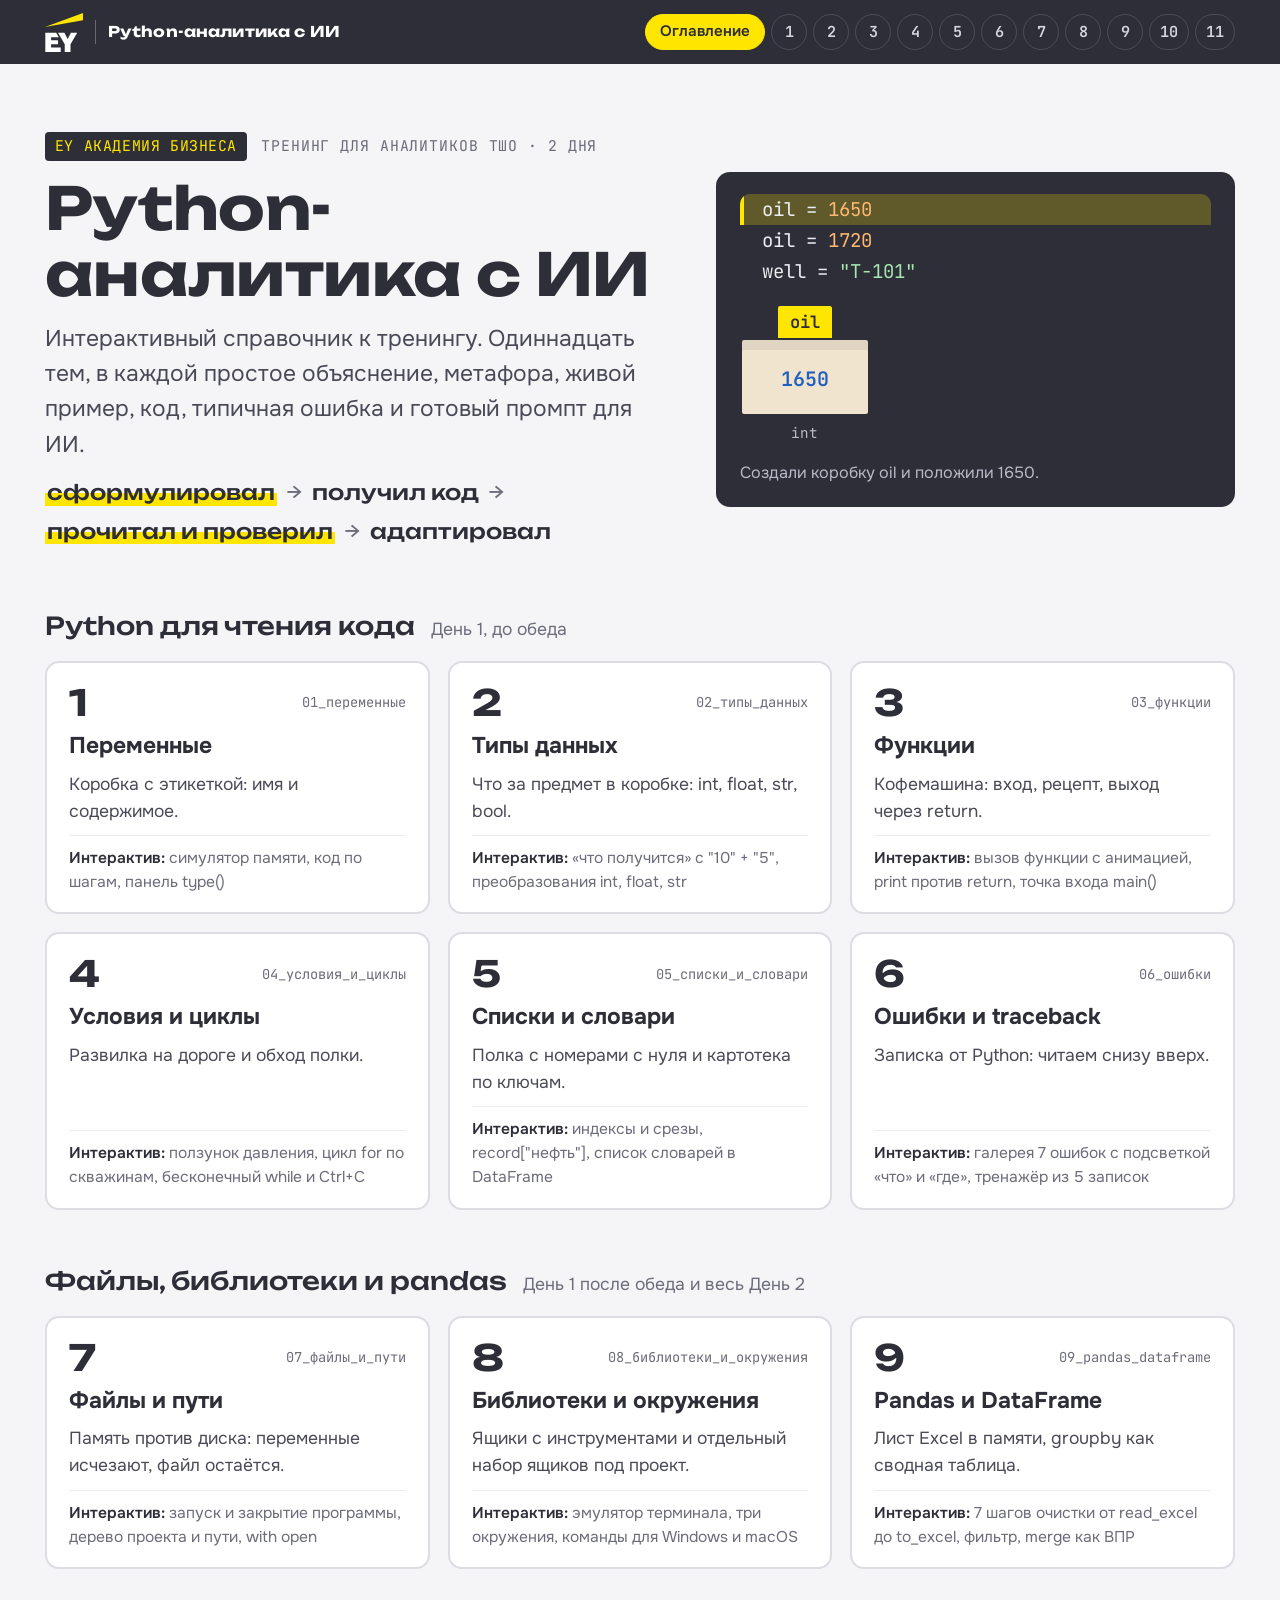
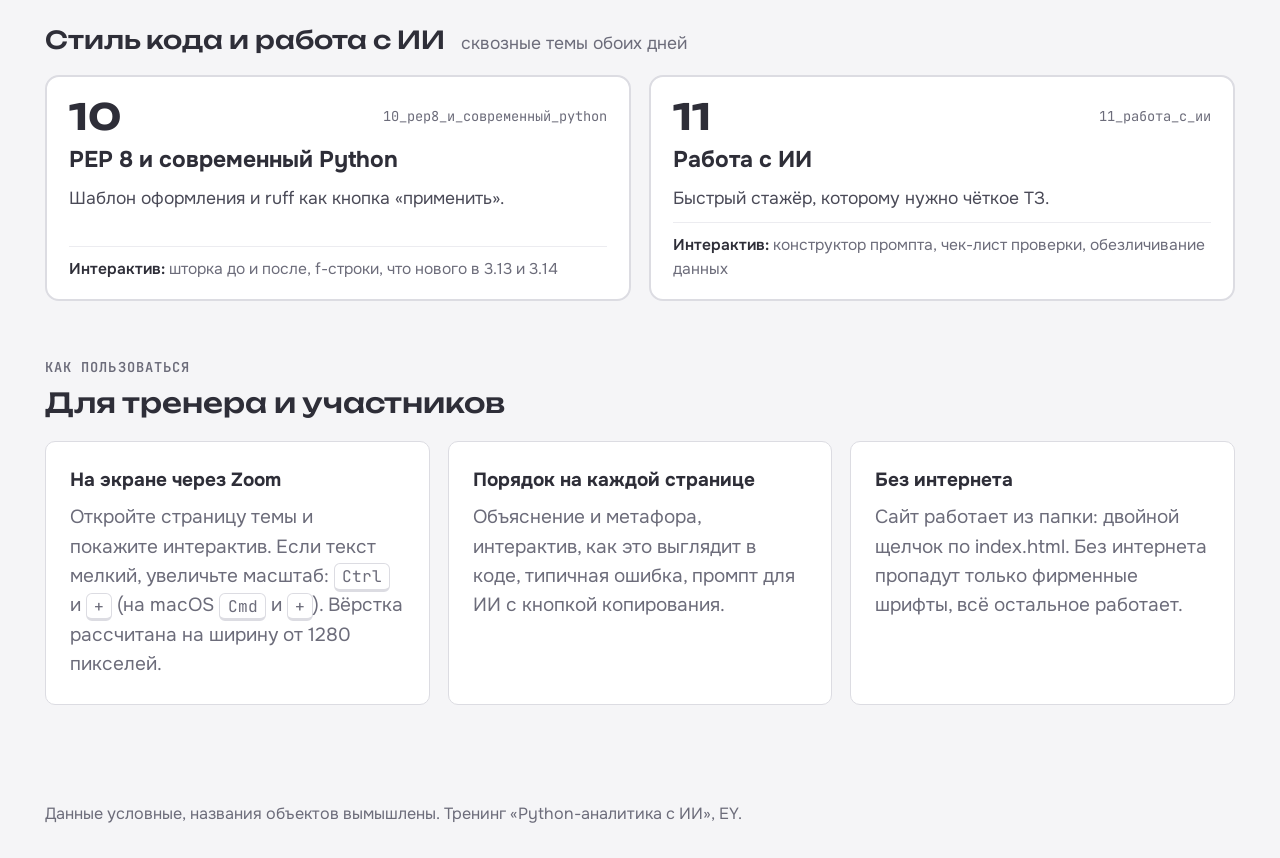
==== index.html @ 9e9069fa "Add training site and GitHub Pages deploy Co-Authored-By: Claude Opus 5.5 <noreply@anthropic.com>" ====
<!doctype html>
<html lang="ru">
<head>
<meta charset="utf-8">
<meta name="viewport" content="width=device-width, initial-scale=1">
<meta name="robots" content="noindex">
<title>Python-аналитика с ИИ</title>
<link rel="preconnect" href="https://fonts.googleapis.com">
<link rel="preconnect" href="https://fonts.gstatic.com" crossorigin>
<link rel="stylesheet" href="https://fonts.googleapis.com/css2?family=JetBrains+Mono:wght@400;600&family=Onest:wght@400;500;600;700&family=Unbounded:wght@500;700&display=swap">
<link rel="icon" href="data:image/svg+xml,%3Csvg xmlns=%22http://www.w3.org/2000/svg%22 viewBox=%22-13 0 1195 1195%22%3E%3Cstyle%3E.l%7Bfill:%232E2E38%7D%40media %28prefers-color-scheme:dark%29%7B.l%7Bfill:%23fff%7D%7D%3C/style%3E%3Cpath fill=%22%23FFE600%22 d=%22M0 427 1168 0v220z%22/%3E%3Cpath class=%22l%22 d=%22M10 604h335l79 136H187v97h214v124H187v97h296v136H10zM401 604h195l101 192 100-192h193L784 961v233H607V961z%22/%3E%3C/svg%3E">
<link rel="stylesheet" href="style.css">
<style>
  .intro { display: grid; grid-template-columns: minmax(0, 1.2fr) minmax(0, 1fr); gap: 48px; align-items: center; padding-block: 28px 8px; }
  @media (max-width: 1000px) { .intro { grid-template-columns: 1fr; } }
  .intro h1 { font-size: clamp(2.4rem, 4.6vw, 4rem); }
  .formula { display: flex; flex-wrap: wrap; gap: 6px 10px; align-items: center; font-family: var(--f-display); font-weight: 500; font-size: 1.1rem; }
  .formula .arr { color: var(--muted); font-family: var(--f-body); }
  .demo { background: var(--code-bg); border-radius: 14px; padding: 22px 24px; display: grid; gap: 16px; }
  .demo .code { padding: 0; font-size: 1rem; }
  .demo .boxes { min-height: 120px; justify-content: flex-start; }
  .demo .vbox .v-type { color: #B9B9C8; }
  .demo-cap { color: #B9B9C8; font-size: 0.85rem; }
  .group { margin-top: 56px; display: grid; gap: 18px; }
  .group-head { display: flex; align-items: baseline; gap: 16px; flex-wrap: wrap; }
  .group-head h2 { font-size: 1.3rem; }
  .group-head span { color: var(--muted); font-size: 0.92rem; }
  .cards { display: grid; grid-template-columns: repeat(3, minmax(0, 1fr)); gap: 18px; }
  .cards-2 { grid-template-columns: repeat(2, minmax(0, 1fr)); }
  @media (max-width: 1100px) { .cards { grid-template-columns: repeat(2, minmax(0, 1fr)); } }
  @media (max-width: 700px) { .cards { grid-template-columns: 1fr; } }
  .card { display: grid; grid-template-rows: auto auto 1fr auto; gap: 10px; text-decoration: none; color: var(--ink); background: var(--surface); border: 2px solid var(--line); border-radius: 14px; padding: 22px 22px 18px; transition: border-color 0.2s ease, transform 0.2s ease, box-shadow 0.2s ease; }
  .card:hover, .card:focus-visible { border-color: var(--ink); transform: translateY(-3px); box-shadow: 0 12px 26px rgba(46,46,56,0.12); }
  .card .top { display: flex; justify-content: space-between; align-items: center; }
  .card .n { font-family: var(--f-display); font-weight: 700; font-size: 1.9rem; line-height: 1; }
  .card:hover .n { background: linear-gradient(transparent 55%, var(--yellow) 55%, var(--yellow) 92%, transparent 92%); }
  .card .file { font-family: var(--f-mono); font-size: 0.72rem; color: var(--muted); }
  .card h3 { font-size: 1.2rem; }
  .card .meta { font-size: 0.92rem; color: var(--ink-2); }
  .card .inter { font-size: 0.82rem; color: var(--muted); border-top: 1px solid var(--line-2); padding-top: 10px; }
  .card .inter b { color: var(--ink); font-weight: 600; }
  .howto { display: grid; grid-template-columns: repeat(3, minmax(0, 1fr)); gap: 18px; }
  @media (max-width: 900px) { .howto { grid-template-columns: 1fr; } }
  .howto .panel { display: grid; gap: 8px; align-content: start; }
</style>
</head>
<body data-page="0">
<header id="site-header"></header>

<main class="wrap">
  <div class="intro">
    <div class="stack">
      <div class="eyebrow"><span class="pill">EY Академия бизнеса</span><span>тренинг для аналитиков ТШО · 2 дня</span></div>
      <h1>Python-аналитика с&nbsp;ИИ</h1>
      <p class="lead">Интерактивный справочник к тренингу. Одиннадцать тем, в каждой простое объяснение, метафора, живой пример, код, типичная ошибка и готовый промпт для ИИ.</p>
      <div class="formula" aria-label="Формула дня">
        <span class="hl">сформулировал</span><span class="arr">→</span><span>получил код</span><span class="arr">→</span><span class="hl">прочитал и проверил</span><span class="arr">→</span><span>адаптировал</span>
      </div>
    </div>
    <div class="demo" aria-label="Пример: переменная как коробка">
      <pre class="code" id="demoCode"></pre>
      <div class="boxes" id="demoBoxes"></div>
      <span class="demo-cap" id="demoCap">Переменная это коробка с этикеткой. Смотрите, как меняется содержимое.</span>
    </div>
  </div>

  <section class="group">
    <div class="group-head"><h2>Python для чтения кода</h2><span>День 1, до обеда</span></div>
    <div class="cards">
      <a class="card" href="01_переменные.html"><div class="top"><span class="n">1</span><span class="file">01_переменные</span></div><h3>Переменные</h3><p class="meta">Коробка с этикеткой: имя и содержимое.</p><p class="inter"><b>Интерактив:</b> симулятор памяти, код по шагам, панель type()</p></a>
      <a class="card" href="02_типы_данных.html"><div class="top"><span class="n">2</span><span class="file">02_типы_данных</span></div><h3>Типы данных</h3><p class="meta">Что за предмет в коробке: int, float, str, bool.</p><p class="inter"><b>Интерактив:</b> «что получится» с "10" + "5", преобразования int, float, str</p></a>
      <a class="card" href="03_функции.html"><div class="top"><span class="n">3</span><span class="file">03_функции</span></div><h3>Функции</h3><p class="meta">Кофемашина: вход, рецепт, выход через return.</p><p class="inter"><b>Интерактив:</b> вызов функции с анимацией, print против return, точка входа main()</p></a>
      <a class="card" href="04_условия_и_циклы.html"><div class="top"><span class="n">4</span><span class="file">04_условия_и_циклы</span></div><h3>Условия и циклы</h3><p class="meta">Развилка на дороге и обход полки.</p><p class="inter"><b>Интерактив:</b> ползунок давления, цикл for по скважинам, бесконечный while и Ctrl+C</p></a>
      <a class="card" href="05_списки_и_словари.html"><div class="top"><span class="n">5</span><span class="file">05_списки_и_словари</span></div><h3>Списки и словари</h3><p class="meta">Полка с номерами с нуля и картотека по ключам.</p><p class="inter"><b>Интерактив:</b> индексы и срезы, record["нефть"], список словарей в DataFrame</p></a>
      <a class="card" href="06_ошибки.html"><div class="top"><span class="n">6</span><span class="file">06_ошибки</span></div><h3>Ошибки и traceback</h3><p class="meta">Записка от Python: читаем снизу вверх.</p><p class="inter"><b>Интерактив:</b> галерея 7 ошибок с подсветкой «что» и «где», тренажёр из 5 записок</p></a>
    </div>
  </section>

  <section class="group">
    <div class="group-head"><h2>Файлы, библиотеки и pandas</h2><span>День 1 после обеда и весь День 2</span></div>
    <div class="cards">
      <a class="card" href="07_файлы_и_пути.html"><div class="top"><span class="n">7</span><span class="file">07_файлы_и_пути</span></div><h3>Файлы и пути</h3><p class="meta">Память против диска: переменные исчезают, файл остаётся.</p><p class="inter"><b>Интерактив:</b> запуск и закрытие программы, дерево проекта и пути, with open</p></a>
      <a class="card" href="08_библиотеки_и_окружения.html"><div class="top"><span class="n">8</span><span class="file">08_библиотеки_и_окружения</span></div><h3>Библиотеки и окружения</h3><p class="meta">Ящики с инструментами и отдельный набор ящиков под проект.</p><p class="inter"><b>Интерактив:</b> эмулятор терминала, три окружения, команды для Windows и macOS</p></a>
      <a class="card" href="09_pandas_dataframe.html"><div class="top"><span class="n">9</span><span class="file">09_pandas_dataframe</span></div><h3>Pandas и DataFrame</h3><p class="meta">Лист Excel в памяти, groupby как сводная таблица.</p><p class="inter"><b>Интерактив:</b> 7 шагов очистки от read_excel до to_excel, фильтр, merge как ВПР</p></a>
    </div>
  </section>

  <section class="group">
    <div class="group-head"><h2>Стиль кода и работа с ИИ</h2><span>сквозные темы обоих дней</span></div>
    <div class="cards cards-2">
      <a class="card" href="10_pep8_и_современный_python.html"><div class="top"><span class="n">10</span><span class="file">10_pep8_и_современный_python</span></div><h3>PEP 8 и современный Python</h3><p class="meta">Шаблон оформления и ruff как кнопка «применить».</p><p class="inter"><b>Интерактив:</b> шторка до и после, f-строки, что нового в 3.13 и 3.14</p></a>
      <a class="card" href="11_работа_с_ии.html"><div class="top"><span class="n">11</span><span class="file">11_работа_с_ии</span></div><h3>Работа с ИИ</h3><p class="meta">Быстрый стажёр, которому нужно чёткое ТЗ.</p><p class="inter"><b>Интерактив:</b> конструктор промпта, чек-лист проверки, обезличивание данных</p></a>
    </div>
  </section>

  <section class="block">
    <div class="block-head"><span class="tag">Как пользоваться</span><h2>Для тренера и участников</h2></div>
    <div class="howto">
      <div class="panel"><b>На экране через Zoom</b><span class="muted">Откройте страницу темы и покажите интерактив. Если текст мелкий, увеличьте масштаб: <kbd>Ctrl</kbd> и <kbd>+</kbd> (на macOS <kbd>Cmd</kbd> и <kbd>+</kbd>). Вёрстка рассчитана на ширину от 1280 пикселей.</span></div>
      <div class="panel"><b>Порядок на каждой странице</b><span class="muted">Объяснение и метафора, интерактив, как это выглядит в коде, типичная ошибка, промпт для ИИ с кнопкой копирования.</span></div>
      <div class="panel"><b>Без интернета</b><span class="muted">Сайт работает из папки: двойной щелчок по index.html. Без интернета пропадут только фирменные шрифты, всё остальное работает.</span></div>
    </div>
  </section>
</main>

<p class="foot-note" style="margin-top:56px">Данные условные, названия объектов вымышлены. Тренинг «Python-аналитика с ИИ», EY.</p>

<script src="app.js"></script>
<script>
(function () {
  var code = document.getElementById("demoCode"), boxes = document.getElementById("demoBoxes"), cap = document.getElementById("demoCap");
  var LINES = ['oil = 1650', 'oil = 1720', 'well = "T-101"'];
  var env = {}, order = [], i = 0;
  EY.renderCode(code, LINES.join("\n"));
  function draw(changed, old) {
    boxes.innerHTML = order.map(function (n) {
      var v = env[n], isCh = n === changed;
      return '<div class="vbox' + (isCh && old === undefined ? " new" : "") + (isCh && old !== undefined ? " flash" : "") + '"><div class="v-label">' + n + '</div><div class="v-body t-' + v.t + '">' +
        (isCh && old !== undefined ? '<span class="v-old">' + EY.esc(EY.py.repr(old)) + "</span>" : "") + '<span class="v-val' + (isCh ? " drop" : "") + '">' + EY.esc(EY.py.repr(v)) + '</span></div><div class="v-type">' + v.t + "</div></div>";
    }).join("");
  }
  var CAPS = ["Создали коробку oil и положили 1650.", "Этикетка та же, содержимое другое: 1650 выбросили, положили 1720.", "Новая коробка well с текстом внутри. Тип str."];
  function tick() {
    if (i >= LINES.length) { i = 0; env = {}; order = []; boxes.innerHTML = ""; cap.textContent = "Сначала."; EY.setActive(code, -1); return; }
    var res = EY.py.execLine(LINES[i], env, []);
    var n = res.names[0];
    if (order.indexOf(n) < 0) order.push(n);
    draw(n, res.old[0]);
    EY.setActive(code, i);
    cap.textContent = CAPS[i];
    i++;
  }
  var reduce = window.matchMedia && window.matchMedia("(prefers-reduced-motion: reduce)").matches;
  if (reduce) { tick(); tick(); tick(); }
  else { tick(); setInterval(tick, 2200); }
})();
</script>
</body>
</html>
---- style.css ----
/* Python-аналитика с ИИ. Общий стиль сайта.
   Светлая тема, крупный текст для показа через Zoom.
   Шрифты: Unbounded (заголовки), Onest (текст), JetBrains Mono (код).
   Если Google Fonts не загрузились, работают системные шрифты. */

:root {
  --ink: #2E2E38;          /* тёмно-серый EY: текст, шапка, фон кода */
  --ink-2: #4A4A57;
  --muted: #6C6C7A;
  --line: #DCDCE2;
  --line-2: #ECECF0;
  --paper: #F5F5F7;        /* фон страницы, холодный светло-серый */
  --surface: #FFFFFF;
  --yellow: #FFE600;       /* акцент EY */
  --yellow-soft: #FFF7B3;
  --yellow-wash: #FFFBD6;
  --red: #C8372D;
  --red-soft: #FDECEA;
  --green: #1F7A4D;
  --green-soft: #E3F4EA;
  --blue: #2F5FC4;
  --blue-soft: #E8EEFB;

  --code-bg: #2E2E38;
  --code-fg: #ECECF1;
  --code-muted: #9C9CAE;
  --code-kw: #FFE600;
  --code-str: #A8E6B0;
  --code-num: #FFB870;
  --code-fn: #9CCBFF;
  --code-line: rgba(255, 230, 0, 0.24);

  --f-display: "Unbounded", "Arial Black", "Segoe UI", system-ui, sans-serif;
  --f-body: "Onest", "Segoe UI", "Helvetica Neue", Arial, system-ui, sans-serif;
  --f-mono: "JetBrains Mono", "Cascadia Mono", Consolas, Menlo, "DejaVu Sans Mono", monospace;

  --r: 10px;
  --r-sm: 6px;
  --wrap: 1280px;
  --gutter: clamp(16px, 3.5vw, 48px);
  color-scheme: light;
}

* { box-sizing: border-box; }

html { font-size: 19px; -webkit-text-size-adjust: 100%; }
@media (min-width: 1700px) { html { font-size: 21px; } :root { --wrap: 1480px; } }

body {
  margin: 0;
  background: var(--paper);
  color: var(--ink);
  font-family: var(--f-body);
  line-height: 1.55;
  -webkit-font-smoothing: antialiased;
}

img, svg { max-width: 100%; }
[hidden] { display: none !important; }

a { color: var(--ink); text-decoration-color: var(--yellow); text-decoration-thickness: 3px; text-underline-offset: 3px; }
a:hover { text-decoration-color: var(--ink); }

:focus-visible { outline: 3px solid var(--blue); outline-offset: 2px; border-radius: 4px; }

code, kbd, pre, .mono, textarea.mono, input.mono { font-family: var(--f-mono); font-variant-ligatures: none; font-feature-settings: "liga" 0, "calt" 0; }
.code, .console { font-variant-ligatures: none; font-feature-settings: "liga" 0, "calt" 0; }
p code, li code, td code, .inline-code, h3 code, label code, .note code, summary code {
  font-size: 0.9em;
  background: var(--line-2);
  border: 1px solid var(--line);
  padding: 0.05em 0.35em;
  border-radius: 4px;
  white-space: nowrap;
}
kbd {
  font-size: 0.85em; padding: 0.1em 0.45em; border: 1px solid var(--line);
  border-bottom-width: 3px; border-radius: 6px; background: var(--surface);
}

/* ---------- шапка ---------- */
.site-header {
  position: sticky; top: env(safe-area-inset-top, 0px); z-index: 50;
  background: var(--ink); color: #fff;
}
.site-header .bar {
  max-width: var(--wrap); margin: 0 auto; padding: 0 var(--gutter);
  display: flex; align-items: center; gap: 24px; min-height: 64px;
}
.brand {
  display: flex; align-items: center; gap: 12px; color: #fff; text-decoration: none;
  font-family: var(--f-display); font-weight: 700; font-size: 0.78rem; letter-spacing: 0.01em;
  white-space: nowrap;
}
.brand-logo { width: 38px; height: 39px; flex: none; }
.brand-name { padding-left: 12px; border-left: 1px solid rgba(255,255,255,0.28); line-height: 1.6; }
@media (max-width: 520px) { .brand-name { display: none; } }
.nav {
  display: flex; gap: 6px; margin-left: auto; align-items: center; overflow-x: auto;
  scrollbar-width: none; padding-block: 10px;
}
.nav::-webkit-scrollbar { display: none; }
.nav a {
  display: inline-flex; align-items: center; gap: 8px; flex: none;
  min-width: 36px; height: 36px; padding: 0 10px; justify-content: center;
  color: #D6D6DF; text-decoration: none; border-radius: 18px;
  font-family: var(--f-mono); font-size: 0.8rem; font-weight: 600;
  border: 1px solid rgba(255,255,255,0.14);
}
.nav a:hover { color: #fff; border-color: rgba(255,255,255,0.45); }
.nav a .nav-title { display: none; font-family: var(--f-body); font-weight: 600; }
.nav a[aria-current="page"] { background: var(--yellow); color: var(--ink); border-color: var(--yellow); padding: 0 14px 0 12px; }
.nav a[aria-current="page"] .nav-title { display: inline; }
.nav a.nav-home { font-family: var(--f-body); padding: 0 14px; }

/* ---------- каркас ---------- */
.wrap { max-width: var(--wrap); margin: 0 auto; padding-inline: var(--gutter); }
main { padding-block: 40px 40px; }

.hero { padding-block: 24px 8px; display: grid; gap: 20px; }
.eyebrow {
  font-family: var(--f-mono); font-size: 0.78rem; letter-spacing: 0.06em; text-transform: uppercase;
  color: var(--muted); display: flex; gap: 14px; align-items: center; flex-wrap: wrap;
}
.eyebrow .pill { background: var(--ink); color: var(--yellow); padding: 3px 10px; border-radius: 4px; letter-spacing: 0.04em; }
h1, h2, h3 { text-wrap: balance; margin: 0; }
h1 {
  font-family: var(--f-display); font-weight: 700; font-size: clamp(2rem, 3.6vw, 3.1rem);
  line-height: 1.12; letter-spacing: -0.01em;
}
h2 {
  font-family: var(--f-display); font-weight: 500; font-size: 1.45rem; line-height: 1.25;
  display: flex; align-items: baseline; gap: 14px;
}
h3 { font-size: 1.1rem; font-weight: 700; line-height: 1.3; }
.lead { font-size: 1.2rem; max-width: 62ch; margin: 0; color: var(--ink-2); }
p { margin: 0; max-width: 70ch; }
.stack > * + * { margin-top: 14px; }

/* маркер: подчёркивание жёлтым выделителем, фирменный элемент */
.hl {
  background: linear-gradient(transparent 52%, var(--yellow) 52%, var(--yellow) 92%, transparent 92%);
  padding: 0 0.1em;
}

.metaphor {
  display: grid; grid-template-columns: auto 1fr; gap: 6px 22px; align-items: start;
  background: var(--yellow); border-radius: var(--r); padding: 20px 26px; max-width: 980px;
}
.metaphor .m-label {
  font-family: var(--f-mono); font-size: 0.72rem; text-transform: uppercase; letter-spacing: 0.08em;
  font-weight: 600; padding-top: 5px;
}
.metaphor p { font-size: 1.12rem; }

section.block { margin-top: 56px; display: grid; gap: 20px; }
.block-head { display: grid; gap: 8px; }
.tag {
  font-family: var(--f-mono); font-size: 0.72rem; text-transform: uppercase; letter-spacing: 0.08em;
  color: var(--muted); font-weight: 600;
}

.panel { background: var(--surface); border: 1px solid var(--line); border-radius: var(--r); padding: 24px; }
.panel.flat { background: transparent; border: 0; padding: 0; }
.panel-title { font-family: var(--f-mono); font-size: 0.75rem; text-transform: uppercase; letter-spacing: 0.08em; color: var(--muted); margin-bottom: 12px; font-weight: 600; }

.grid-2 { display: grid; grid-template-columns: repeat(2, minmax(0, 1fr)); gap: 24px; }
.grid-3 { display: grid; grid-template-columns: repeat(3, minmax(0, 1fr)); gap: 20px; }
.grid-4 { display: grid; grid-template-columns: repeat(4, minmax(0, 1fr)); gap: 16px; }
.split { display: grid; grid-template-columns: minmax(0, 1.05fr) minmax(0, 1fr); gap: 24px; align-items: start; }
@media (max-width: 900px) {
  .grid-2, .grid-3, .grid-4, .split { grid-template-columns: 1fr; }
}

/* ---------- кнопки и формы ---------- */
.btn {
  font: inherit; font-weight: 600; font-size: 0.92rem; cursor: pointer;
  display: inline-flex; align-items: center; gap: 8px; line-height: 1.2;
  padding: 11px 18px; border-radius: 8px; border: 2px solid var(--ink);
  background: var(--surface); color: var(--ink);
  transition: transform 0.08s ease, background 0.15s ease;
}
.btn:hover { background: var(--line-2); }
.btn:active { transform: translateY(1px); }
.btn.primary { background: var(--yellow); border-color: var(--ink); }
.btn.primary:hover { background: #FFF06A; }
.btn.dark { background: var(--ink); color: #fff; }
.btn.dark:hover { background: #45454F; }
.btn.danger { border-color: var(--red); color: var(--red); }
.btn.small { padding: 7px 12px; font-size: 0.82rem; border-width: 1.5px; }
.btn[disabled] { opacity: 0.4; cursor: not-allowed; }
.btn.is-on { background: var(--ink); color: var(--yellow); }
.btn-row { display: flex; flex-wrap: wrap; gap: 10px; align-items: center; }

.chip-btn {
  font: inherit; font-family: var(--f-mono); font-size: 0.85rem; cursor: pointer;
  padding: 7px 12px; border-radius: 6px; border: 1.5px solid var(--line); background: var(--surface); color: var(--ink);
}
.chip-btn:hover { border-color: var(--ink); }
.chip-btn.is-on { background: var(--ink); color: var(--yellow); border-color: var(--ink); }

label.field { display: grid; gap: 6px; font-weight: 600; font-size: 0.9rem; }
label.field .hint { font-weight: 400; color: var(--muted); font-size: 0.82rem; }
input[type="text"], input[type="number"], select, textarea {
  font: inherit; font-size: 0.95rem; color: var(--ink); background: var(--surface);
  border: 1.5px solid var(--line); border-radius: 8px; padding: 9px 12px; width: 100%; font-weight: 400;
}
input.mono, textarea.mono, select.mono { font-family: var(--f-mono); font-size: 0.9rem; }
input:focus, select:focus, textarea:focus { border-color: var(--ink); outline: none; box-shadow: 0 0 0 3px var(--yellow); }
textarea { resize: vertical; line-height: 1.5; }
input[type="range"] { width: 100%; accent-color: var(--ink); height: 28px; }
input[type="checkbox"] { accent-color: var(--ink); width: 22px; height: 22px; }

/* ---------- код ---------- */
.code {
  background: var(--code-bg); color: var(--code-fg); border-radius: var(--r);
  font-family: var(--f-mono); font-size: 0.9rem; line-height: 1.65;
  padding: 18px 0; margin: 0; overflow-x: auto; tab-size: 4;
}
.code .ln { display: block; padding: 0 22px 0 18px; border-left: 4px solid transparent; white-space: pre; min-height: 1.65em; }
.code.numbers .ln { counter-increment: ln; }
.code.numbers { counter-reset: ln; }
.code.numbers .ln::before {
  content: counter(ln); display: inline-block; width: 2.2em; margin-right: 14px; text-align: right;
  color: #6E6E80; user-select: none;
}
.code .ln.active { background: var(--code-line); border-left-color: var(--yellow); }
.code .ln.done { opacity: 0.55; }
.code .ln.dim { opacity: 0.35; }
.code .ln.strike { text-decoration: line-through; text-decoration-color: var(--red); opacity: 0.5; }
.code .kw { color: var(--code-kw); font-weight: 600; }
.code .str { color: var(--code-str); }
.code .num { color: var(--code-num); }
.code .com { color: var(--code-muted); font-style: italic; }
.code .fn { color: var(--code-fn); }
.code .bi { color: var(--code-fn); }
.code .op { color: #D8D8E2; }
.code .prompt { color: var(--yellow); user-select: none; }

.code-head {
  display: flex; justify-content: space-between; align-items: center; gap: 12px;
  font-family: var(--f-mono); font-size: 0.75rem; color: var(--muted); margin-bottom: 8px;
}
.code-wrap { position: relative; }

/* вывод программы: светлый «терминал» */
.console {
  background: #FBFBFC; border: 1px solid var(--line); border-radius: var(--r);
  font-family: var(--f-mono); font-size: 0.88rem; line-height: 1.6; padding: 14px 18px;
  min-height: 3.2em; white-space: pre-wrap; overflow-x: auto; max-height: 340px; overflow-y: auto;
}
.console .c-muted { color: var(--muted); }
.console .c-err { color: var(--red); font-weight: 600; }
.console .c-ok { color: var(--green); }
.console .c-new { background: var(--yellow-soft); }

/* ---------- смысловые блоки ---------- */
.mistake { background: var(--red-soft); border-radius: var(--r); padding: 24px; display: grid; gap: 16px; }
.mistake h2 { color: var(--red); }
.ask { background: var(--surface); border: 2px solid var(--ink); border-radius: var(--r); padding: 24px; display: grid; gap: 16px; }
.prompt-box {
  font-family: var(--f-mono); font-size: 0.88rem; line-height: 1.6; white-space: pre-wrap;
  background: var(--yellow-wash); border: 1px dashed #D9C600; border-radius: 8px; padding: 16px 18px; margin: 0;
}
.note { background: var(--blue-soft); border-radius: 8px; padding: 14px 18px; font-size: 0.95rem; }
.ok-box { background: var(--green-soft); border-radius: 8px; padding: 14px 18px; }
.err-box { background: var(--red-soft); border-radius: 8px; padding: 14px 18px; }
.err-box .err-line { font-family: var(--f-mono); color: var(--red); font-weight: 600; font-size: 0.92rem; }

.pair { display: grid; grid-template-columns: 1fr 1fr; gap: 16px; }
@media (max-width: 800px) { .pair { grid-template-columns: 1fr; } }
.pair .bad-label, .pair .good-label { font-family: var(--f-mono); font-size: 0.75rem; font-weight: 600; text-transform: uppercase; letter-spacing: 0.08em; margin-bottom: 6px; }
.bad-label { color: var(--red); }
.good-label { color: var(--green); }

/* ---------- таблицы ---------- */
.table-wrap { overflow-x: auto; border: 1px solid var(--line); border-radius: var(--r); background: var(--surface); }
table.t { border-collapse: collapse; width: 100%; font-size: 0.92rem; }
table.t th, table.t td { padding: 11px 14px; text-align: left; border-bottom: 1px solid var(--line-2); vertical-align: top; }
table.t th { font-size: 0.78rem; text-transform: uppercase; letter-spacing: 0.05em; color: var(--muted); background: #FAFAFB; font-weight: 600; }
table.t tr:last-child td { border-bottom: 0; }
table.t td.num, table.t th.num { text-align: right; font-variant-numeric: tabular-nums; }
table.t td code { white-space: nowrap; }

/* ---------- коробки-переменные (общая метафора) ---------- */
.boxes { display: flex; flex-wrap: wrap; gap: 22px 18px; align-items: flex-end; min-height: 150px; }
.vbox { display: grid; justify-items: center; gap: 0; min-width: 130px; }
.vbox .v-label {
  font-family: var(--f-mono); font-weight: 600; font-size: 0.9rem;
  background: var(--yellow); color: var(--ink); padding: 3px 12px; border-radius: 4px 4px 0 0;
  border: 2px solid var(--ink); border-bottom: 0; position: relative; z-index: 1;
}
.vbox .v-body {
  min-width: 130px; min-height: 78px; padding: 16px 16px 12px; background: #F0E4CE;
  border: 2px solid var(--ink); border-radius: 4px; display: grid; place-items: center;
  font-family: var(--f-mono); font-size: 1.05rem; font-weight: 600; position: relative;
  box-shadow: inset 0 10px 0 rgba(46,46,56,0.08);
}
.vbox .v-type { font-family: var(--f-mono); font-size: 0.75rem; color: var(--muted); margin-top: 6px; }
.vbox.flash .v-body { animation: flash 0.9s ease; }
.vbox.new { animation: pop 0.45s ease; }
.vbox.gone { animation: fadeout 0.6s ease forwards; }
.vbox .v-val { display: inline-block; }
.vbox .v-val.drop { animation: drop 0.55s cubic-bezier(0.2, 0.8, 0.3, 1.25); }
.vbox .v-old { position: absolute; color: var(--red); animation: toss 0.9s ease-in forwards; pointer-events: none; }
@keyframes drop { from { transform: translateY(-42px); opacity: 0; } to { transform: none; opacity: 1; } }
@keyframes toss { 0% { transform: none; opacity: 1; } 100% { transform: translate(70px, -80px) rotate(28deg); opacity: 0; } }
@keyframes flash { 0% { background: var(--yellow); } 100% { background: #F0E4CE; } }
@keyframes pop { 0% { transform: scale(0.6); opacity: 0; } 70% { transform: scale(1.05); } 100% { transform: scale(1); opacity: 1; } }
@keyframes fadeout { to { opacity: 0.15; transform: translateY(8px) scale(0.95); filter: grayscale(1); } }

.t-int { color: #1F5FBF; } .t-float { color: #7A3FB5; } .t-str { color: #1F7A4D; } .t-bool { color: #B45309; } .t-none { color: var(--muted); } .t-list, .t-dict { color: #9C2F6A; }

/* полка (список) */
.shelf { display: flex; gap: 0; overflow-x: auto; padding-bottom: 6px; }
.cell { display: grid; grid-template-rows: auto auto auto; justify-items: center; min-width: 118px; flex: none; }
.cell .idx { font-family: var(--f-mono); font-size: 0.85rem; color: var(--muted); padding: 4px 0; font-weight: 600; }
.cell .idx.neg { color: #9C2F6A; }
.cell .slot {
  width: 100%; height: 76px; display: grid; place-items: center; font-family: var(--f-mono); font-weight: 600;
  background: var(--surface); border: 2px solid var(--ink); border-right-width: 0; border-bottom-width: 7px;
  transition: background 0.2s ease;
}
.cell:last-child .slot { border-right-width: 2px; }
.cell.is-on .slot { background: var(--yellow); }
.cell.is-cur .slot { background: var(--yellow); box-shadow: inset 0 0 0 3px var(--ink); }
.cell.is-past .slot { background: #EFEFF3; color: var(--muted); }
.cell .idx.is-on { color: var(--ink); background: var(--yellow); border-radius: 4px; padding: 4px 8px; }

/* ---------- низ страницы ---------- */
.pager { max-width: var(--wrap); margin: 72px auto 0; padding: 28px var(--gutter) 48px; display: flex; justify-content: space-between; gap: 16px; border-top: 1px solid var(--line); flex-wrap: wrap; }
.pager a { display: grid; gap: 2px; text-decoration: none; padding: 14px 18px; border-radius: 10px; border: 1.5px solid var(--line); background: var(--surface); min-width: 260px; }
.pager a:hover { border-color: var(--ink); }
.pager a .p-dir { font-family: var(--f-mono); font-size: 0.72rem; text-transform: uppercase; letter-spacing: 0.08em; color: var(--muted); }
.pager a .p-name { font-weight: 700; }
.pager a.next { text-align: right; margin-left: auto; }
.foot-note { color: var(--muted); font-size: 0.85rem; max-width: var(--wrap); margin: 0 auto; padding: 0 var(--gutter) 32px; }

.fly-chip { position: fixed; z-index: 100; font-family: var(--f-mono); font-weight: 700; font-size: 0.9rem; background: var(--yellow); color: var(--ink); border: 2px solid var(--ink); border-radius: 20px; padding: 6px 14px; pointer-events: none; box-shadow: 0 6px 18px rgba(46,46,56,0.25); white-space: nowrap; }

/* копирование */
.copy-btn[data-state="done"] { background: var(--green-soft); border-color: var(--green); color: var(--green); }

.muted { color: var(--muted); }
.small { font-size: 0.85rem; }
.center { text-align: center; }
.mt-0 { margin-top: 0; }

@media (prefers-reduced-motion: reduce) {
  *, *::before, *::after { animation-duration: 0.001s !important; transition-duration: 0.001s !important; }
}
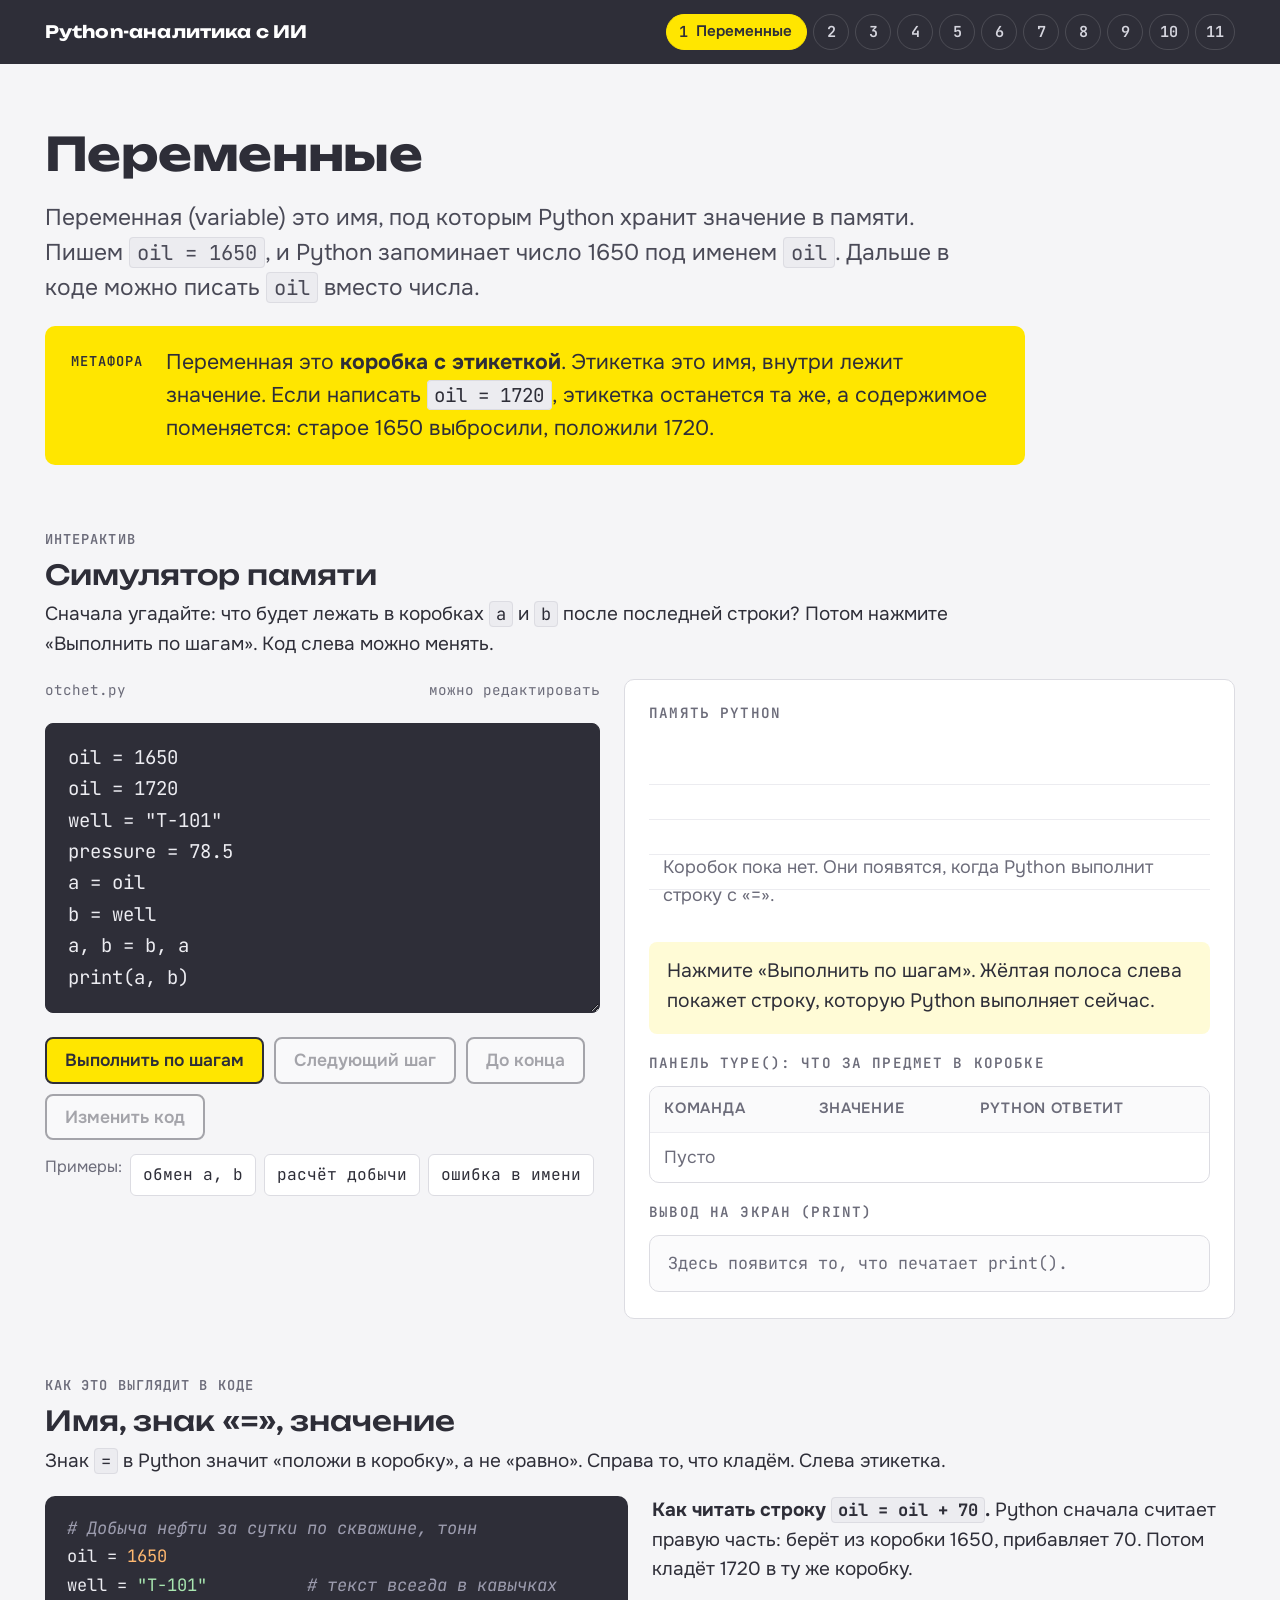
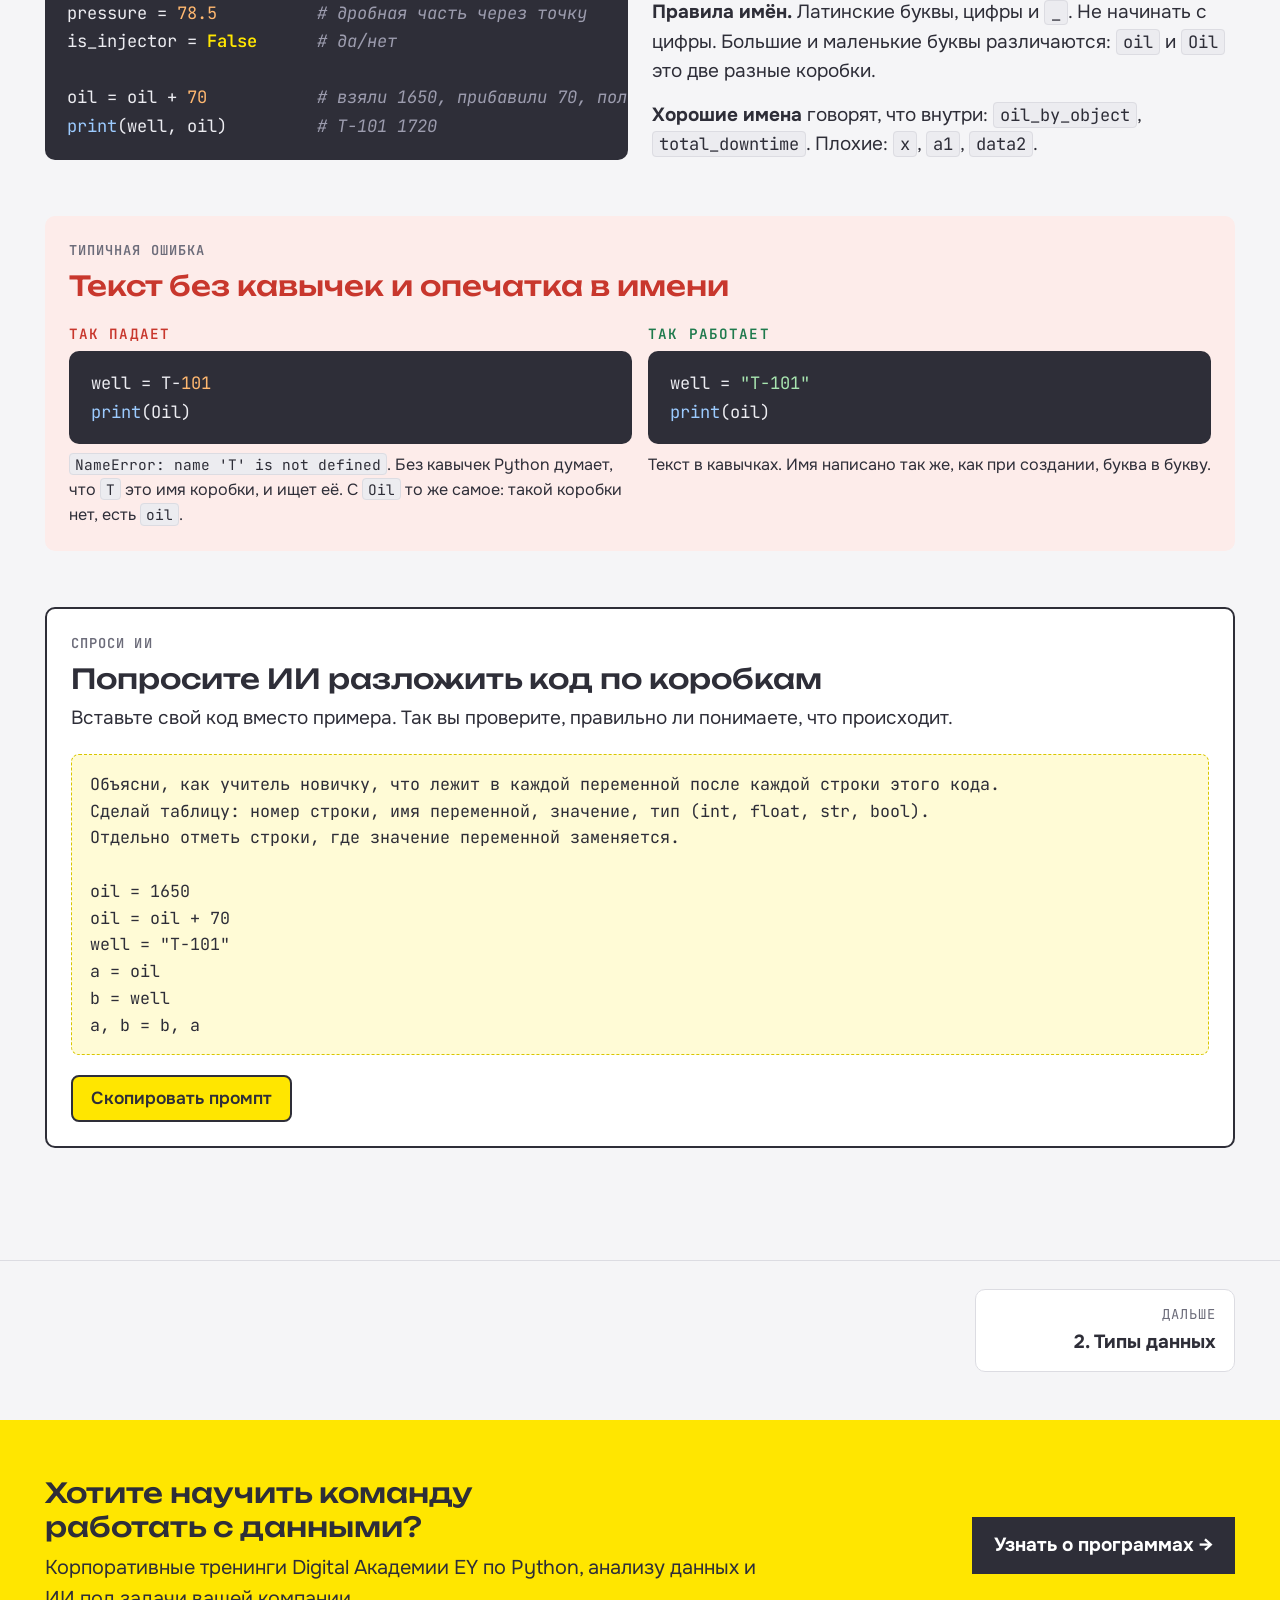
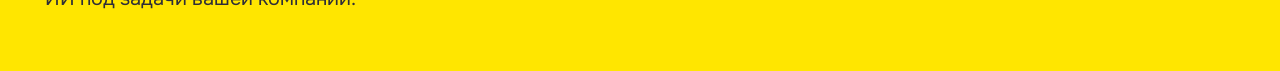
==== commit f0462621: "Remove contents page, logo and trainer notes; add programmes block Site opens on topic 1, header kee" ====
--- a/index.html
+++ b/index.html
@@ -2,138 +2,10 @@
 <html lang="ru">
 <head>
 <meta charset="utf-8">
-<meta name="viewport" content="width=device-width, initial-scale=1">
 <meta name="robots" content="noindex">
 <title>Python-аналитика с ИИ</title>
-<link rel="preconnect" href="https://fonts.googleapis.com">
-<link rel="preconnect" href="https://fonts.gstatic.com" crossorigin>
-<link rel="stylesheet" href="https://fonts.googleapis.com/css2?family=JetBrains+Mono:wght@400;600&family=Onest:wght@400;500;600;700&family=Unbounded:wght@500;700&display=swap">
-<link rel="icon" href="data:image/svg+xml,%3Csvg xmlns=%22http://www.w3.org/2000/svg%22 viewBox=%22-13 0 1195 1195%22%3E%3Cstyle%3E.l%7Bfill:%232E2E38%7D%40media %28prefers-color-scheme:dark%29%7B.l%7Bfill:%23fff%7D%7D%3C/style%3E%3Cpath fill=%22%23FFE600%22 d=%22M0 427 1168 0v220z%22/%3E%3Cpath class=%22l%22 d=%22M10 604h335l79 136H187v97h214v124H187v97h296v136H10zM401 604h195l101 192 100-192h193L784 961v233H607V961z%22/%3E%3C/svg%3E">
-<link rel="stylesheet" href="style.css">
-<style>
-  .intro { display: grid; grid-template-columns: minmax(0, 1.2fr) minmax(0, 1fr); gap: 48px; align-items: center; padding-block: 28px 8px; }
-  @media (max-width: 1000px) { .intro { grid-template-columns: 1fr; } }
-  .intro h1 { font-size: clamp(2.4rem, 4.6vw, 4rem); }
-  .formula { display: flex; flex-wrap: wrap; gap: 6px 10px; align-items: center; font-family: var(--f-display); font-weight: 500; font-size: 1.1rem; }
-  .formula .arr { color: var(--muted); font-family: var(--f-body); }
-  .demo { background: var(--code-bg); border-radius: 14px; padding: 22px 24px; display: grid; gap: 16px; }
-  .demo .code { padding: 0; font-size: 1rem; }
-  .demo .boxes { min-height: 120px; justify-content: flex-start; }
-  .demo .vbox .v-type { color: #B9B9C8; }
-  .demo-cap { color: #B9B9C8; font-size: 0.85rem; }
-  .group { margin-top: 56px; display: grid; gap: 18px; }
-  .group-head { display: flex; align-items: baseline; gap: 16px; flex-wrap: wrap; }
-  .group-head h2 { font-size: 1.3rem; }
-  .group-head span { color: var(--muted); font-size: 0.92rem; }
-  .cards { display: grid; grid-template-columns: repeat(3, minmax(0, 1fr)); gap: 18px; }
-  .cards-2 { grid-template-columns: repeat(2, minmax(0, 1fr)); }
-  @media (max-width: 1100px) { .cards { grid-template-columns: repeat(2, minmax(0, 1fr)); } }
-  @media (max-width: 700px) { .cards { grid-template-columns: 1fr; } }
-  .card { display: grid; grid-template-rows: auto auto 1fr auto; gap: 10px; text-decoration: none; color: var(--ink); background: var(--surface); border: 2px solid var(--line); border-radius: 14px; padding: 22px 22px 18px; transition: border-color 0.2s ease, transform 0.2s ease, box-shadow 0.2s ease; }
-  .card:hover, .card:focus-visible { border-color: var(--ink); transform: translateY(-3px); box-shadow: 0 12px 26px rgba(46,46,56,0.12); }
-  .card .top { display: flex; justify-content: space-between; align-items: center; }
-  .card .n { font-family: var(--f-display); font-weight: 700; font-size: 1.9rem; line-height: 1; }
-  .card:hover .n { background: linear-gradient(transparent 55%, var(--yellow) 55%, var(--yellow) 92%, transparent 92%); }
-  .card .file { font-family: var(--f-mono); font-size: 0.72rem; color: var(--muted); }
-  .card h3 { font-size: 1.2rem; }
-  .card .meta { font-size: 0.92rem; color: var(--ink-2); }
-  .card .inter { font-size: 0.82rem; color: var(--muted); border-top: 1px solid var(--line-2); padding-top: 10px; }
-  .card .inter b { color: var(--ink); font-weight: 600; }
-  .howto { display: grid; grid-template-columns: repeat(3, minmax(0, 1fr)); gap: 18px; }
-  @media (max-width: 900px) { .howto { grid-template-columns: 1fr; } }
-  .howto .panel { display: grid; gap: 8px; align-content: start; }
-</style>
+<meta http-equiv="refresh" content="0; url=01_переменные.html">
+<script>location.replace("01_переменные.html");</script>
 </head>
-<body data-page="0">
-<header id="site-header"></header>
-
-<main class="wrap">
-  <div class="intro">
-    <div class="stack">
-      <div class="eyebrow"><span class="pill">EY Академия бизнеса</span><span>тренинг для аналитиков ТШО · 2 дня</span></div>
-      <h1>Python-аналитика с&nbsp;ИИ</h1>
-      <p class="lead">Интерактивный справочник к тренингу. Одиннадцать тем, в каждой простое объяснение, метафора, живой пример, код, типичная ошибка и готовый промпт для ИИ.</p>
-      <div class="formula" aria-label="Формула дня">
-        <span class="hl">сформулировал</span><span class="arr">→</span><span>получил код</span><span class="arr">→</span><span class="hl">прочитал и проверил</span><span class="arr">→</span><span>адаптировал</span>
-      </div>
-    </div>
-    <div class="demo" aria-label="Пример: переменная как коробка">
-      <pre class="code" id="demoCode"></pre>
-      <div class="boxes" id="demoBoxes"></div>
-      <span class="demo-cap" id="demoCap">Переменная это коробка с этикеткой. Смотрите, как меняется содержимое.</span>
-    </div>
-  </div>
-
-  <section class="group">
-    <div class="group-head"><h2>Python для чтения кода</h2><span>День 1, до обеда</span></div>
-    <div class="cards">
-      <a class="card" href="01_переменные.html"><div class="top"><span class="n">1</span><span class="file">01_переменные</span></div><h3>Переменные</h3><p class="meta">Коробка с этикеткой: имя и содержимое.</p><p class="inter"><b>Интерактив:</b> симулятор памяти, код по шагам, панель type()</p></a>
-      <a class="card" href="02_типы_данных.html"><div class="top"><span class="n">2</span><span class="file">02_типы_данных</span></div><h3>Типы данных</h3><p class="meta">Что за предмет в коробке: int, float, str, bool.</p><p class="inter"><b>Интерактив:</b> «что получится» с "10" + "5", преобразования int, float, str</p></a>
-      <a class="card" href="03_функции.html"><div class="top"><span class="n">3</span><span class="file">03_функции</span></div><h3>Функции</h3><p class="meta">Кофемашина: вход, рецепт, выход через return.</p><p class="inter"><b>Интерактив:</b> вызов функции с анимацией, print против return, точка входа main()</p></a>
-      <a class="card" href="04_условия_и_циклы.html"><div class="top"><span class="n">4</span><span class="file">04_условия_и_циклы</span></div><h3>Условия и циклы</h3><p class="meta">Развилка на дороге и обход полки.</p><p class="inter"><b>Интерактив:</b> ползунок давления, цикл for по скважинам, бесконечный while и Ctrl+C</p></a>
-      <a class="card" href="05_списки_и_словари.html"><div class="top"><span class="n">5</span><span class="file">05_списки_и_словари</span></div><h3>Списки и словари</h3><p class="meta">Полка с номерами с нуля и картотека по ключам.</p><p class="inter"><b>Интерактив:</b> индексы и срезы, record["нефть"], список словарей в DataFrame</p></a>
-      <a class="card" href="06_ошибки.html"><div class="top"><span class="n">6</span><span class="file">06_ошибки</span></div><h3>Ошибки и traceback</h3><p class="meta">Записка от Python: читаем снизу вверх.</p><p class="inter"><b>Интерактив:</b> галерея 7 ошибок с подсветкой «что» и «где», тренажёр из 5 записок</p></a>
-    </div>
-  </section>
-
-  <section class="group">
-    <div class="group-head"><h2>Файлы, библиотеки и pandas</h2><span>День 1 после обеда и весь День 2</span></div>
-    <div class="cards">
-      <a class="card" href="07_файлы_и_пути.html"><div class="top"><span class="n">7</span><span class="file">07_файлы_и_пути</span></div><h3>Файлы и пути</h3><p class="meta">Память против диска: переменные исчезают, файл остаётся.</p><p class="inter"><b>Интерактив:</b> запуск и закрытие программы, дерево проекта и пути, with open</p></a>
-      <a class="card" href="08_библиотеки_и_окружения.html"><div class="top"><span class="n">8</span><span class="file">08_библиотеки_и_окружения</span></div><h3>Библиотеки и окружения</h3><p class="meta">Ящики с инструментами и отдельный набор ящиков под проект.</p><p class="inter"><b>Интерактив:</b> эмулятор терминала, три окружения, команды для Windows и macOS</p></a>
-      <a class="card" href="09_pandas_dataframe.html"><div class="top"><span class="n">9</span><span class="file">09_pandas_dataframe</span></div><h3>Pandas и DataFrame</h3><p class="meta">Лист Excel в памяти, groupby как сводная таблица.</p><p class="inter"><b>Интерактив:</b> 7 шагов очистки от read_excel до to_excel, фильтр, merge как ВПР</p></a>
-    </div>
-  </section>
-
-  <section class="group">
-    <div class="group-head"><h2>Стиль кода и работа с ИИ</h2><span>сквозные темы обоих дней</span></div>
-    <div class="cards cards-2">
-      <a class="card" href="10_pep8_и_современный_python.html"><div class="top"><span class="n">10</span><span class="file">10_pep8_и_современный_python</span></div><h3>PEP 8 и современный Python</h3><p class="meta">Шаблон оформления и ruff как кнопка «применить».</p><p class="inter"><b>Интерактив:</b> шторка до и после, f-строки, что нового в 3.13 и 3.14</p></a>
-      <a class="card" href="11_работа_с_ии.html"><div class="top"><span class="n">11</span><span class="file">11_работа_с_ии</span></div><h3>Работа с ИИ</h3><p class="meta">Быстрый стажёр, которому нужно чёткое ТЗ.</p><p class="inter"><b>Интерактив:</b> конструктор промпта, чек-лист проверки, обезличивание данных</p></a>
-    </div>
-  </section>
-
-  <section class="block">
-    <div class="block-head"><span class="tag">Как пользоваться</span><h2>Для тренера и участников</h2></div>
-    <div class="howto">
-      <div class="panel"><b>На экране через Zoom</b><span class="muted">Откройте страницу темы и покажите интерактив. Если текст мелкий, увеличьте масштаб: <kbd>Ctrl</kbd> и <kbd>+</kbd> (на macOS <kbd>Cmd</kbd> и <kbd>+</kbd>). Вёрстка рассчитана на ширину от 1280 пикселей.</span></div>
-      <div class="panel"><b>Порядок на каждой странице</b><span class="muted">Объяснение и метафора, интерактив, как это выглядит в коде, типичная ошибка, промпт для ИИ с кнопкой копирования.</span></div>
-      <div class="panel"><b>Без интернета</b><span class="muted">Сайт работает из папки: двойной щелчок по index.html. Без интернета пропадут только фирменные шрифты, всё остальное работает.</span></div>
-    </div>
-  </section>
-</main>
-
-<p class="foot-note" style="margin-top:56px">Данные условные, названия объектов вымышлены. Тренинг «Python-аналитика с ИИ», EY.</p>
-
-<script src="app.js"></script>
-<script>
-(function () {
-  var code = document.getElementById("demoCode"), boxes = document.getElementById("demoBoxes"), cap = document.getElementById("demoCap");
-  var LINES = ['oil = 1650', 'oil = 1720', 'well = "T-101"'];
-  var env = {}, order = [], i = 0;
-  EY.renderCode(code, LINES.join("\n"));
-  function draw(changed, old) {
-    boxes.innerHTML = order.map(function (n) {
-      var v = env[n], isCh = n === changed;
-      return '<div class="vbox' + (isCh && old === undefined ? " new" : "") + (isCh && old !== undefined ? " flash" : "") + '"><div class="v-label">' + n + '</div><div class="v-body t-' + v.t + '">' +
-        (isCh && old !== undefined ? '<span class="v-old">' + EY.esc(EY.py.repr(old)) + "</span>" : "") + '<span class="v-val' + (isCh ? " drop" : "") + '">' + EY.esc(EY.py.repr(v)) + '</span></div><div class="v-type">' + v.t + "</div></div>";
-    }).join("");
-  }
-  var CAPS = ["Создали коробку oil и положили 1650.", "Этикетка та же, содержимое другое: 1650 выбросили, положили 1720.", "Новая коробка well с текстом внутри. Тип str."];
-  function tick() {
-    if (i >= LINES.length) { i = 0; env = {}; order = []; boxes.innerHTML = ""; cap.textContent = "Сначала."; EY.setActive(code, -1); return; }
-    var res = EY.py.execLine(LINES[i], env, []);
-    var n = res.names[0];
-    if (order.indexOf(n) < 0) order.push(n);
-    draw(n, res.old[0]);
-    EY.setActive(code, i);
-    cap.textContent = CAPS[i];
-    i++;
-  }
-  var reduce = window.matchMedia && window.matchMedia("(prefers-reduced-motion: reduce)").matches;
-  if (reduce) { tick(); tick(); tick(); }
-  else { tick(); setInterval(tick, 2200); }
-})();
-</script>
-</body>
+<body><a href="01_переменные.html">Python-аналитика с ИИ</a></body>
 </html>
